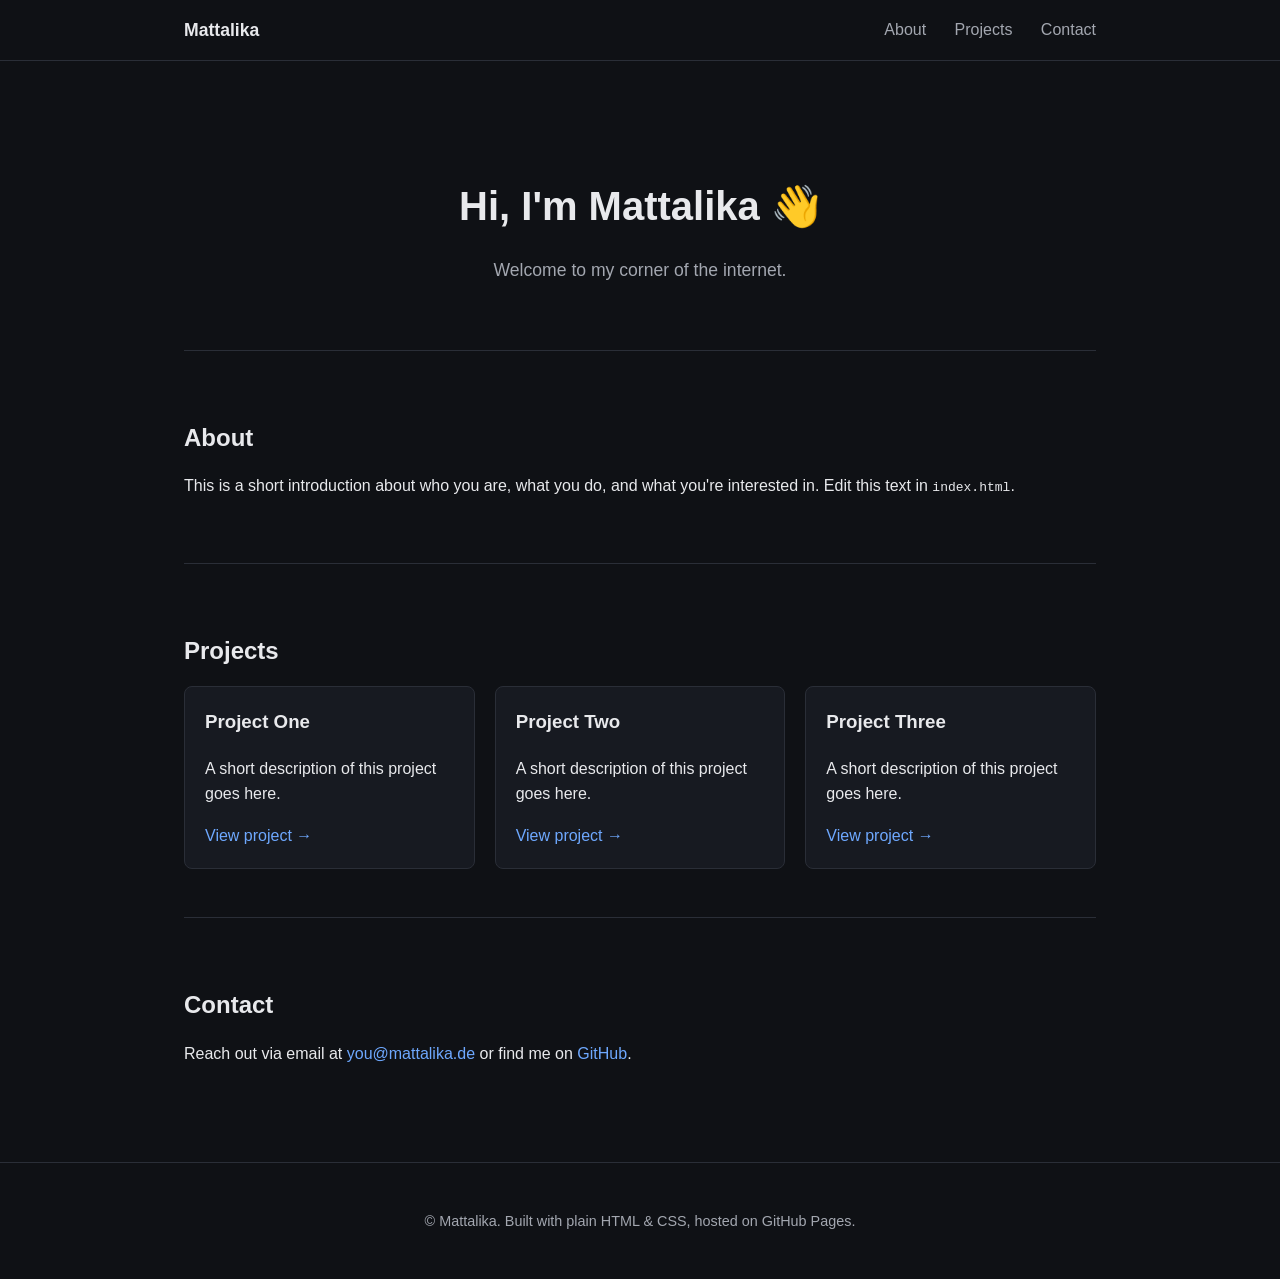
==== index.html @ f5115239 "Initial static site for mattalika.de Co-Authored-By: Claude Sonnet 5 <noreply@anthropic.com> Claude-" ====
<!DOCTYPE html>
<html lang="en">
<head>
  <meta charset="UTF-8">
  <meta name="viewport" content="width=device-width, initial-scale=1.0">
  <title>Mattalika</title>
  <meta name="description" content="Personal portfolio site.">
  <link rel="stylesheet" href="styles.css">
</head>
<body>
  <header class="site-header">
    <nav class="nav">
      <a href="#" class="logo">Mattalika</a>
      <div class="nav-links">
        <a href="#about">About</a>
        <a href="#projects">Projects</a>
        <a href="#contact">Contact</a>
      </div>
    </nav>
  </header>

  <main>
    <section class="hero">
      <h1>Hi, I'm Mattalika 👋</h1>
      <p>Welcome to my corner of the internet.</p>
    </section>

    <section id="about" class="section">
      <h2>About</h2>
      <p>
        This is a short introduction about who you are, what you do, and what
        you're interested in. Edit this text in <code>index.html</code>.
      </p>
    </section>

    <section id="projects" class="section">
      <h2>Projects</h2>
      <div class="cards">
        <article class="card">
          <h3>Project One</h3>
          <p>A short description of this project goes here.</p>
          <a href="#">View project &rarr;</a>
        </article>
        <article class="card">
          <h3>Project Two</h3>
          <p>A short description of this project goes here.</p>
          <a href="#">View project &rarr;</a>
        </article>
        <article class="card">
          <h3>Project Three</h3>
          <p>A short description of this project goes here.</p>
          <a href="#">View project &rarr;</a>
        </article>
      </div>
    </section>

    <section id="contact" class="section">
      <h2>Contact</h2>
      <p>
        Reach out via email at
        <a href="mailto:you@mattalika.de">you@mattalika.de</a>
        or find me on
        <a href="https://github.com/" target="_blank" rel="noopener">GitHub</a>.
      </p>
    </section>
  </main>

  <footer class="site-footer">
    <p>&copy; <span id="year"></span> Mattalika. Built with plain HTML &amp; CSS, hosted on GitHub Pages.</p>
  </footer>

  <script src="script.js"></script>
</body>
</html>
---- styles.css ----
:root {
  --bg: #0f1115;
  --bg-alt: #171a21;
  --text: #e8e9ec;
  --text-muted: #a3a7b0;
  --accent: #6ea8fe;
  --border: #2a2e37;
  --max-width: 960px;
}

* {
  box-sizing: border-box;
}

body {
  margin: 0;
  font-family: -apple-system, BlinkMacSystemFont, "Segoe UI", Roboto, Helvetica, Arial, sans-serif;
  background: var(--bg);
  color: var(--text);
  line-height: 1.6;
}

a {
  color: var(--accent);
  text-decoration: none;
}

a:hover {
  text-decoration: underline;
}

.site-header {
  border-bottom: 1px solid var(--border);
  position: sticky;
  top: 0;
  background: var(--bg);
  z-index: 10;
}

.nav {
  max-width: var(--max-width);
  margin: 0 auto;
  padding: 1rem 1.5rem;
  display: flex;
  justify-content: space-between;
  align-items: center;
}

.logo {
  font-weight: 700;
  font-size: 1.1rem;
  color: var(--text);
}

.nav-links a {
  margin-left: 1.5rem;
  color: var(--text-muted);
}

.nav-links a:hover {
  color: var(--text);
}

main {
  max-width: var(--max-width);
  margin: 0 auto;
  padding: 0 1.5rem;
}

.hero {
  padding: 5rem 0 3rem;
  text-align: center;
}

.hero h1 {
  font-size: 2.5rem;
  margin-bottom: 0.5rem;
}

.hero p {
  color: var(--text-muted);
  font-size: 1.1rem;
}

.section {
  padding: 3rem 0;
  border-top: 1px solid var(--border);
}

.section h2 {
  margin-bottom: 1rem;
}

.cards {
  display: grid;
  grid-template-columns: repeat(auto-fit, minmax(220px, 1fr));
  gap: 1.25rem;
}

.card {
  background: var(--bg-alt);
  border: 1px solid var(--border);
  border-radius: 8px;
  padding: 1.25rem;
}

.card h3 {
  margin-top: 0;
}

.site-footer {
  text-align: center;
  padding: 2rem 1.5rem;
  color: var(--text-muted);
  font-size: 0.9rem;
  border-top: 1px solid var(--border);
  margin-top: 2rem;
}

@media (max-width: 480px) {
  .nav-links a {
    margin-left: 1rem;
  }
  .hero h1 {
    font-size: 2rem;
  }
}
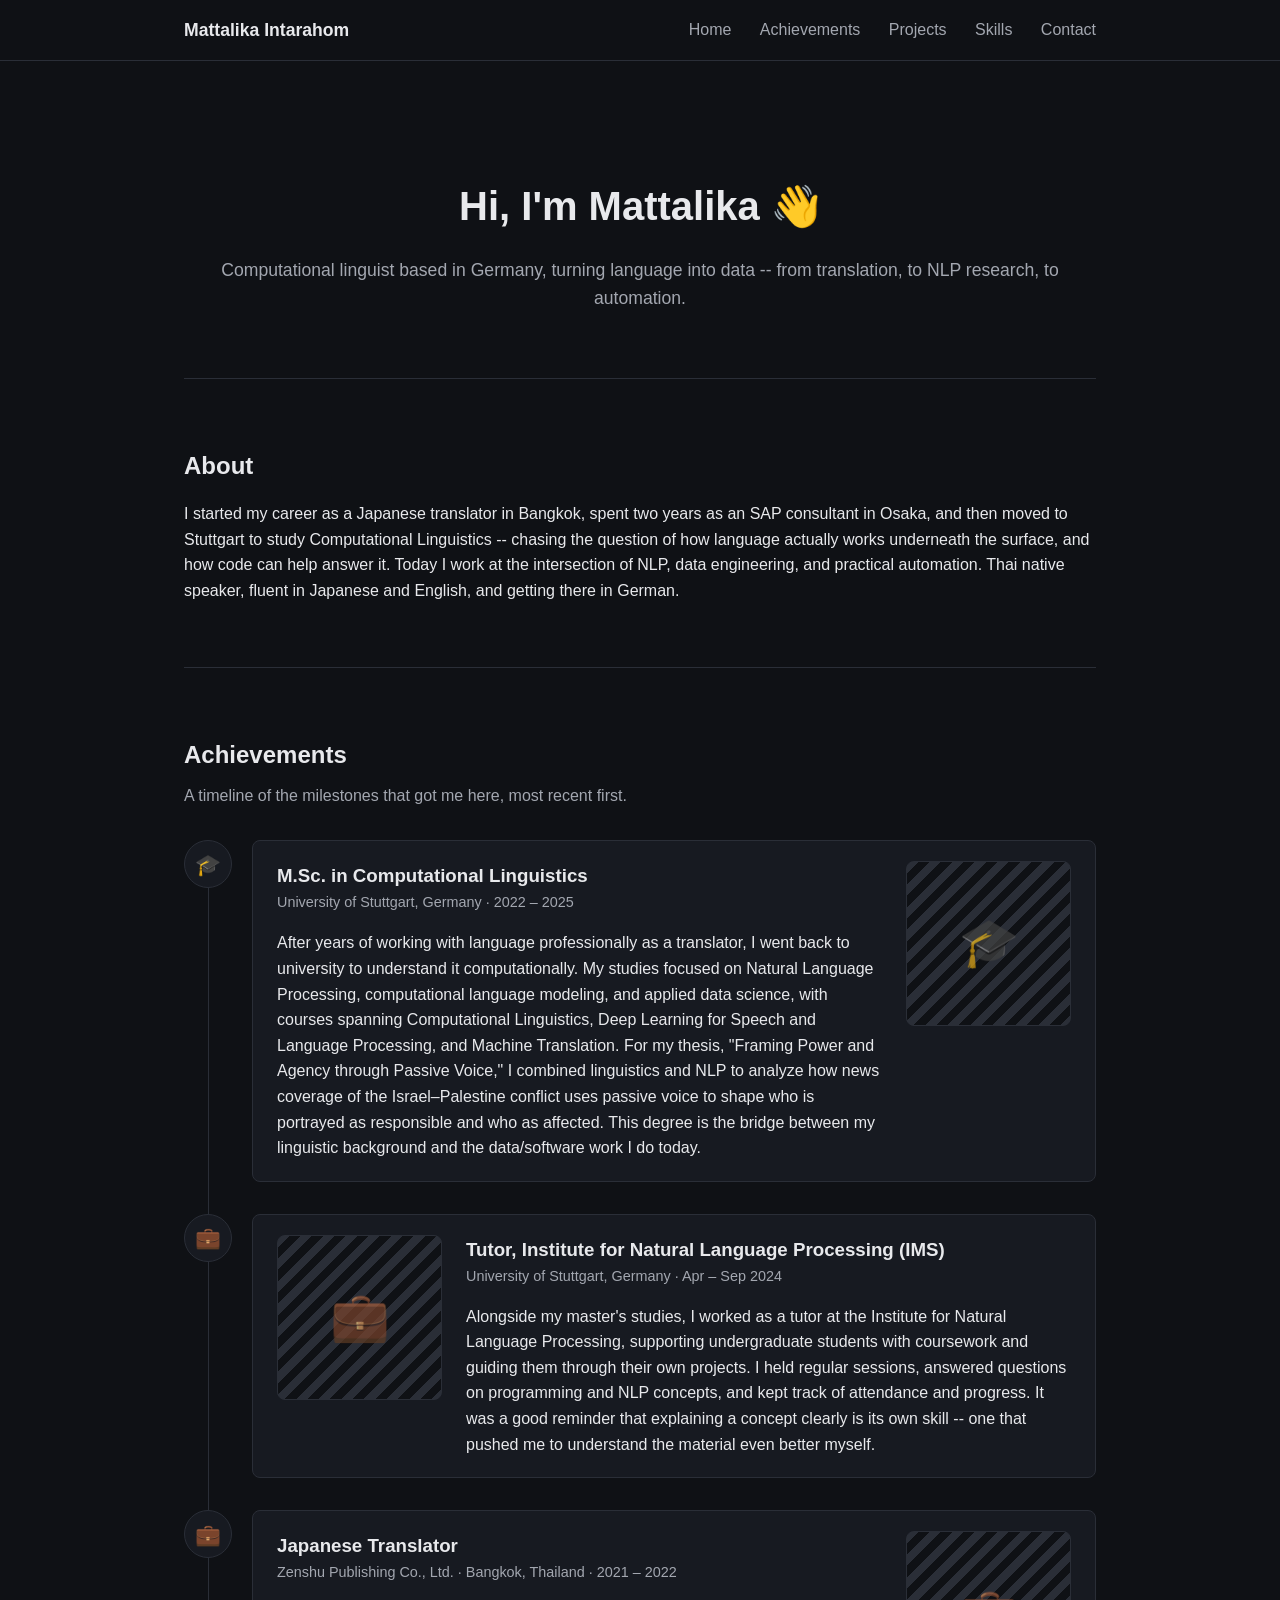
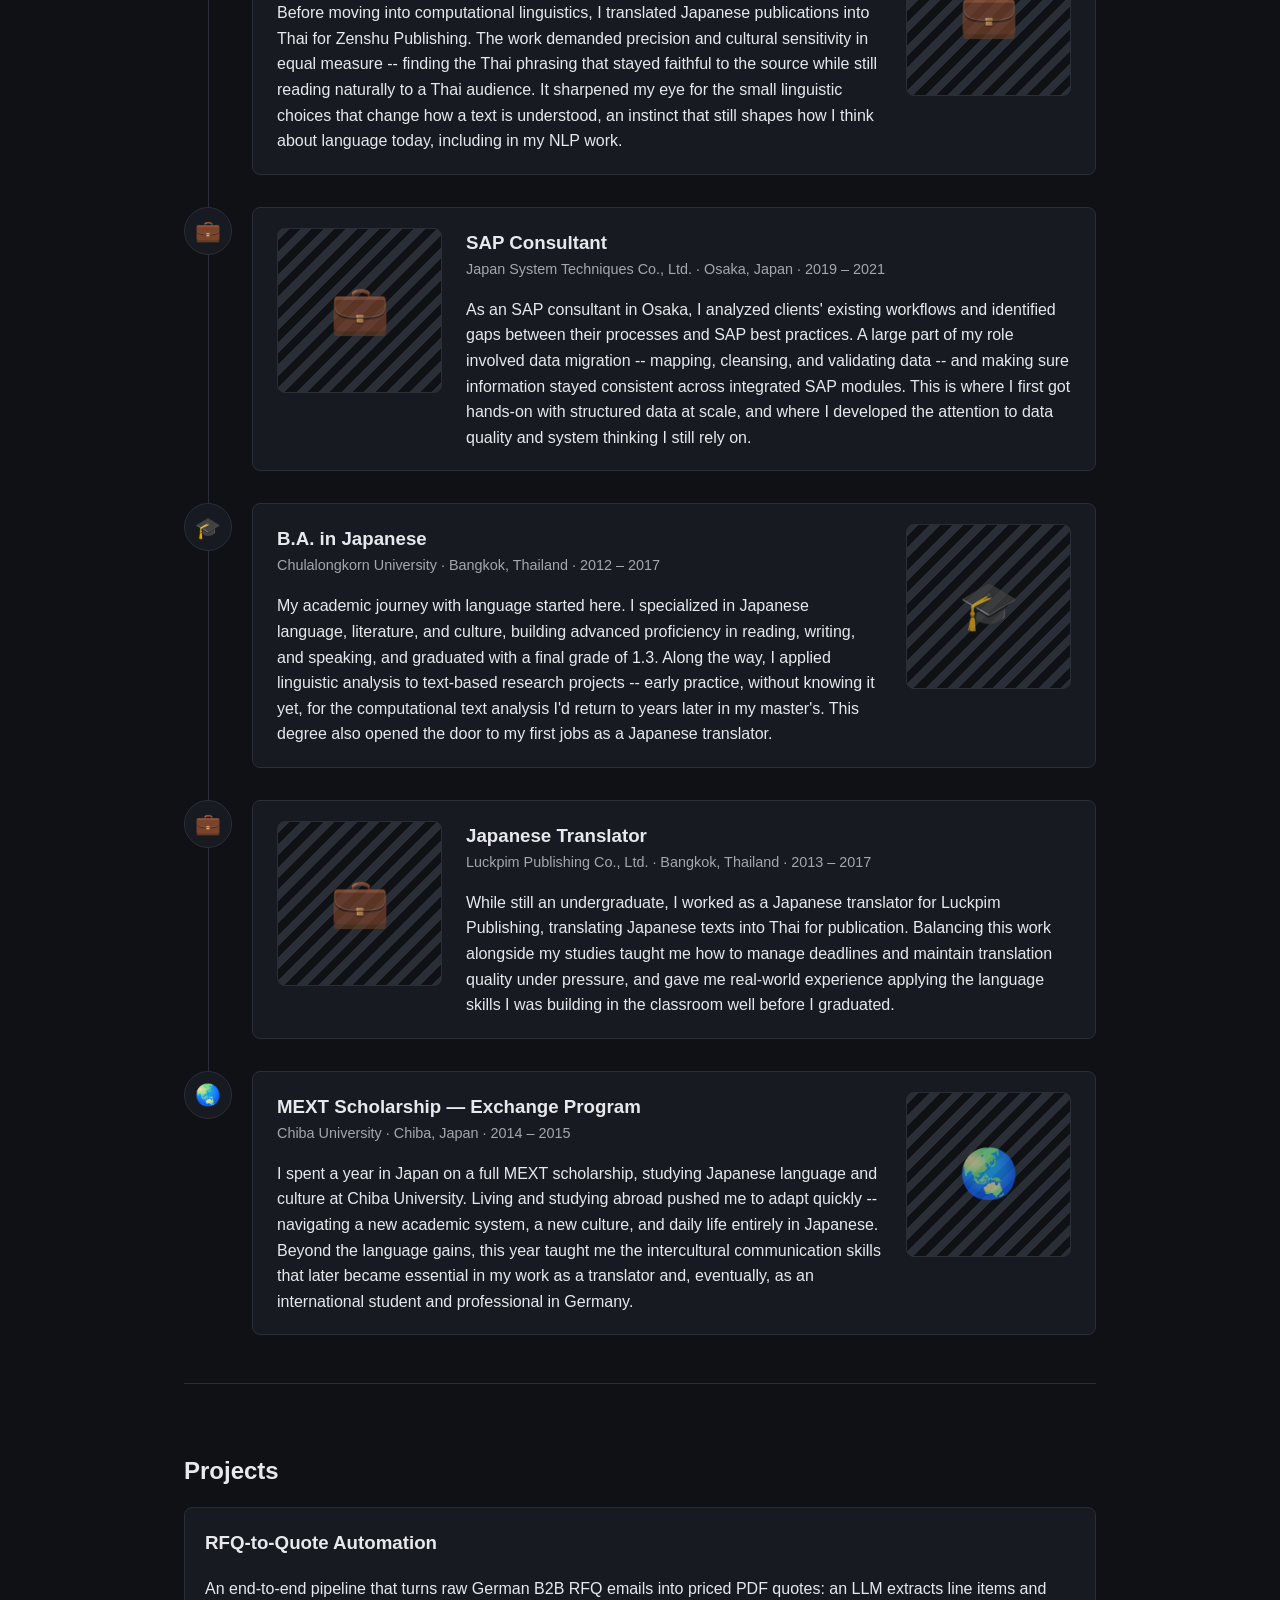
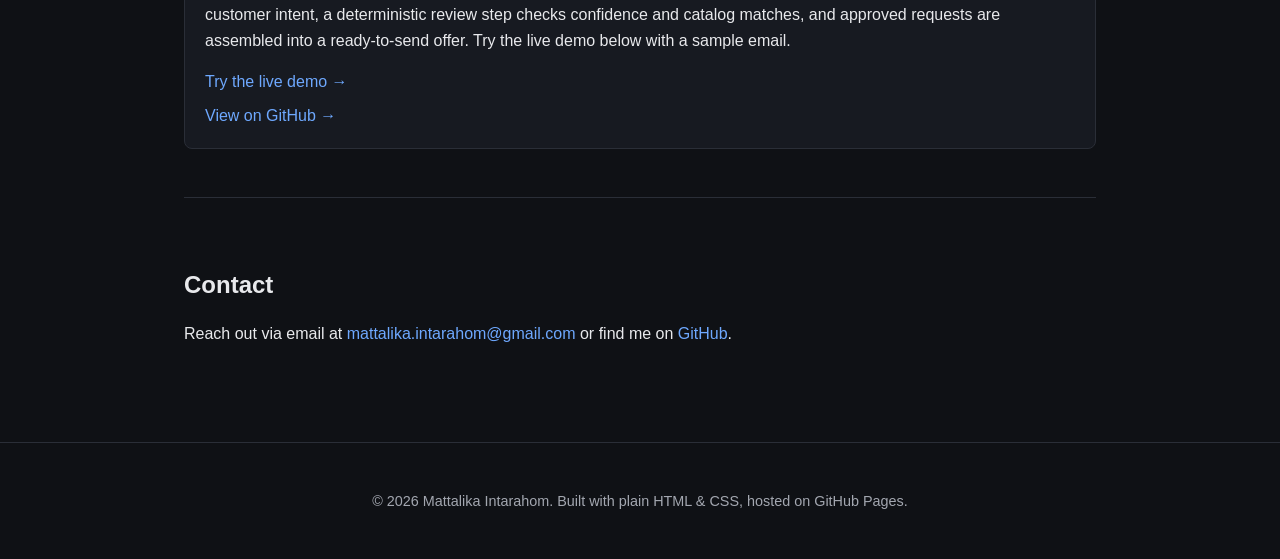
==== commit d817c257: "Rework home page with real background, add achievements timeline and skills page Replaces placeholde" ====
--- a/index.html
+++ b/index.html
@@ -3,18 +3,20 @@
 <head>
   <meta charset="UTF-8">
   <meta name="viewport" content="width=device-width, initial-scale=1.0">
-  <title>Mattalika</title>
-  <meta name="description" content="Personal portfolio site.">
+  <title>Mattalika Intarahom</title>
+  <meta name="description" content="Mattalika Intarahom -- Computational Linguist & NLP Engineer. Portfolio and career timeline.">
   <link rel="stylesheet" href="styles.css">
 </head>
 <body>
   <header class="site-header">
     <nav class="nav">
-      <a href="#" class="logo">Mattalika</a>
+      <a href="index.html" class="logo">Mattalika Intarahom</a>
       <div class="nav-links">
-        <a href="#about">About</a>
-        <a href="#projects">Projects</a>
-        <a href="#contact">Contact</a>
+        <a href="index.html">Home</a>
+        <a href="index.html#achievements">Achievements</a>
+        <a href="index.html#projects">Projects</a>
+        <a href="skills.html">Skills</a>
+        <a href="index.html#contact">Contact</a>
       </div>
     </nav>
   </header>
@@ -22,34 +24,41 @@
   <main>
     <section class="hero">
       <h1>Hi, I'm Mattalika 👋</h1>
-      <p>Welcome to my corner of the internet.</p>
+      <p>Computational linguist based in Germany, turning language into data -- from translation, to NLP research, to automation.</p>
     </section>
 
     <section id="about" class="section">
       <h2>About</h2>
       <p>
-        This is a short introduction about who you are, what you do, and what
-        you're interested in. Edit this text in <code>index.html</code>.
+        I started my career as a Japanese translator in Bangkok, spent two years as an SAP
+        consultant in Osaka, and then moved to Stuttgart to study Computational Linguistics --
+        chasing the question of how language actually works underneath the surface, and how
+        code can help answer it. Today I work at the intersection of NLP, data engineering, and
+        practical automation. Thai native speaker, fluent in Japanese and English, and getting
+        there in German.
       </p>
+    </section>
+
+    <section id="achievements" class="section">
+      <h2>Achievements</h2>
+      <p class="section-intro">A timeline of the milestones that got me here, most recent first.</p>
+
+      <div class="timeline" id="timeline"></div>
     </section>
 
     <section id="projects" class="section">
       <h2>Projects</h2>
       <div class="cards">
         <article class="card">
-          <h3>Project One</h3>
-          <p>A short description of this project goes here.</p>
-          <a href="#">View project &rarr;</a>
-        </article>
-        <article class="card">
-          <h3>Project Two</h3>
-          <p>A short description of this project goes here.</p>
-          <a href="#">View project &rarr;</a>
-        </article>
-        <article class="card">
-          <h3>Project Three</h3>
-          <p>A short description of this project goes here.</p>
-          <a href="#">View project &rarr;</a>
+          <h3>RFQ-to-Quote Automation</h3>
+          <p>
+            An end-to-end pipeline that turns raw German B2B RFQ emails into priced PDF
+            quotes: an LLM extracts line items and customer intent, a deterministic review
+            step checks confidence and catalog matches, and approved requests are assembled
+            into a ready-to-send offer. Try the live demo below with a sample email.
+          </p>
+          <a href="https://angebote.mattalika.de/" target="_blank" rel="noopener">Try the live demo &rarr;</a>
+          <a href="https://github.com/finnique/RQF-automasierung" target="_blank" rel="noopener">View on GitHub &rarr;</a>
         </article>
       </div>
     </section>
@@ -58,17 +67,18 @@
       <h2>Contact</h2>
       <p>
         Reach out via email at
-        <a href="mailto:you@mattalika.de">you@mattalika.de</a>
+        <a href="mailto:mattalika.intarahom@gmail.com">mattalika.intarahom@gmail.com</a>
         or find me on
-        <a href="https://github.com/" target="_blank" rel="noopener">GitHub</a>.
+        <a href="https://github.com/finnique/" target="_blank" rel="noopener">GitHub</a>.
       </p>
     </section>
   </main>
 
   <footer class="site-footer">
-    <p>&copy; <span id="year"></span> Mattalika. Built with plain HTML &amp; CSS, hosted on GitHub Pages.</p>
+    <p>&copy; <span id="year"></span> Mattalika Intarahom. Built with plain HTML &amp; CSS, hosted on GitHub Pages.</p>
   </footer>
 
+  <script src="achievements-data.js"></script>
   <script src="script.js"></script>
 </body>
 </html>
--- a/styles.css
+++ b/styles.css
@@ -61,6 +61,10 @@
   color: var(--text);
 }
 
+.nav-links a.active {
+  color: var(--accent);
+}
+
 main {
   max-width: var(--max-width);
   margin: 0 auto;
@@ -91,6 +95,22 @@
   margin-bottom: 1rem;
 }
 
+.section-intro {
+  color: var(--text-muted);
+  margin-top: -0.5rem;
+  margin-bottom: 2rem;
+}
+
+.meta {
+  color: var(--text-muted);
+  font-size: 0.9rem;
+  margin: -0.25rem 0 0.75rem;
+}
+
+.hero-compact {
+  padding: 3rem 0 2rem;
+}
+
 .cards {
   display: grid;
   grid-template-columns: repeat(auto-fit, minmax(220px, 1fr));
@@ -108,6 +128,187 @@
   margin-top: 0;
 }
 
+.card a {
+  display: block;
+  margin-top: 0.5rem;
+}
+
+/* Achievements timeline */
+.timeline {
+  position: relative;
+  display: flex;
+  flex-direction: column;
+  gap: 2rem;
+}
+
+.timeline-item {
+  display: flex;
+  gap: 1.25rem;
+  position: relative;
+}
+
+.timeline-marker {
+  flex: 0 0 auto;
+  width: 3rem;
+  height: 3rem;
+  border-radius: 50%;
+  background: var(--bg-alt);
+  border: 1px solid var(--border);
+  display: flex;
+  align-items: center;
+  justify-content: center;
+  font-size: 1.3rem;
+  position: relative;
+  z-index: 1;
+}
+
+.timeline-item:not(:last-child)::before {
+  content: "";
+  position: absolute;
+  left: 1.5rem;
+  top: 3rem;
+  bottom: -2rem;
+  width: 1px;
+  background: var(--border);
+}
+
+.timeline-content {
+  background: var(--bg-alt);
+  border: 1px solid var(--border);
+  border-radius: 8px;
+  padding: 1.25rem 1.5rem;
+  flex: 1 1 auto;
+  min-width: 0;
+  display: flex;
+  gap: 1.5rem;
+  align-items: flex-start;
+}
+
+/* Alternate the photo side per entry: 1st photo-right, 2nd photo-left, ... */
+.timeline-item:nth-child(odd) .timeline-content {
+  flex-direction: row-reverse;
+}
+
+.timeline-text {
+  flex: 1 1 auto;
+  min-width: 0;
+}
+
+.timeline-text h3 {
+  margin: 0 0 0.25rem;
+}
+
+.timeline-text p:last-child {
+  margin-bottom: 0;
+}
+
+.timeline-photo {
+  flex: 0 0 auto;
+  width: 165px;
+  aspect-ratio: 1 / 1;
+  border-radius: 8px;
+  background: repeating-linear-gradient(
+    135deg,
+    var(--border),
+    var(--border) 8px,
+    var(--bg) 8px,
+    var(--bg) 16px
+  );
+  border: 1px solid var(--border);
+  display: flex;
+  align-items: center;
+  justify-content: center;
+  font-size: 3rem;
+  overflow: hidden;
+  position: relative;
+}
+
+.timeline-photo span {
+  opacity: 0.7;
+}
+
+.timeline-photo img {
+  display: none;
+  width: 100%;
+  height: 100%;
+  object-fit: cover;
+  border-radius: inherit;
+}
+
+/* Skills page */
+.skill-group {
+  margin-bottom: 1.75rem;
+}
+
+.skill-group h3 {
+  margin-bottom: 0.75rem;
+  font-size: 1rem;
+  color: var(--text-muted);
+  text-transform: uppercase;
+  letter-spacing: 0.04em;
+}
+
+.tag-list {
+  list-style: none;
+  display: flex;
+  flex-wrap: wrap;
+  gap: 0.6rem;
+  margin: 0;
+  padding: 0;
+}
+
+.tag-list li {
+  background: var(--bg-alt);
+  border: 1px solid var(--border);
+  border-radius: 999px;
+  padding: 0.4rem 0.9rem;
+  font-size: 0.9rem;
+}
+
+.lang-table {
+  width: 100%;
+  max-width: 360px;
+  border-collapse: collapse;
+}
+
+.lang-table th,
+.lang-table td {
+  text-align: left;
+  padding: 0.6rem 0.75rem;
+  border-bottom: 1px solid var(--border);
+}
+
+.lang-table th {
+  color: var(--text-muted);
+  font-weight: 600;
+  font-size: 0.85rem;
+  text-transform: uppercase;
+  letter-spacing: 0.03em;
+}
+
+@media (max-width: 480px) {
+  .timeline-item {
+    gap: 0.85rem;
+  }
+  .timeline-marker {
+    width: 2.25rem;
+    height: 2.25rem;
+    font-size: 1rem;
+  }
+  .timeline-item:not(:last-child)::before {
+    left: 1.125rem;
+    top: 2.25rem;
+  }
+  .timeline-content {
+    padding: 1rem;
+    flex-direction: column !important;
+  }
+  .timeline-photo {
+    width: 100%;
+    max-width: 260px;
+  }
+}
+
 .site-footer {
   text-align: center;
   padding: 2rem 1.5rem;
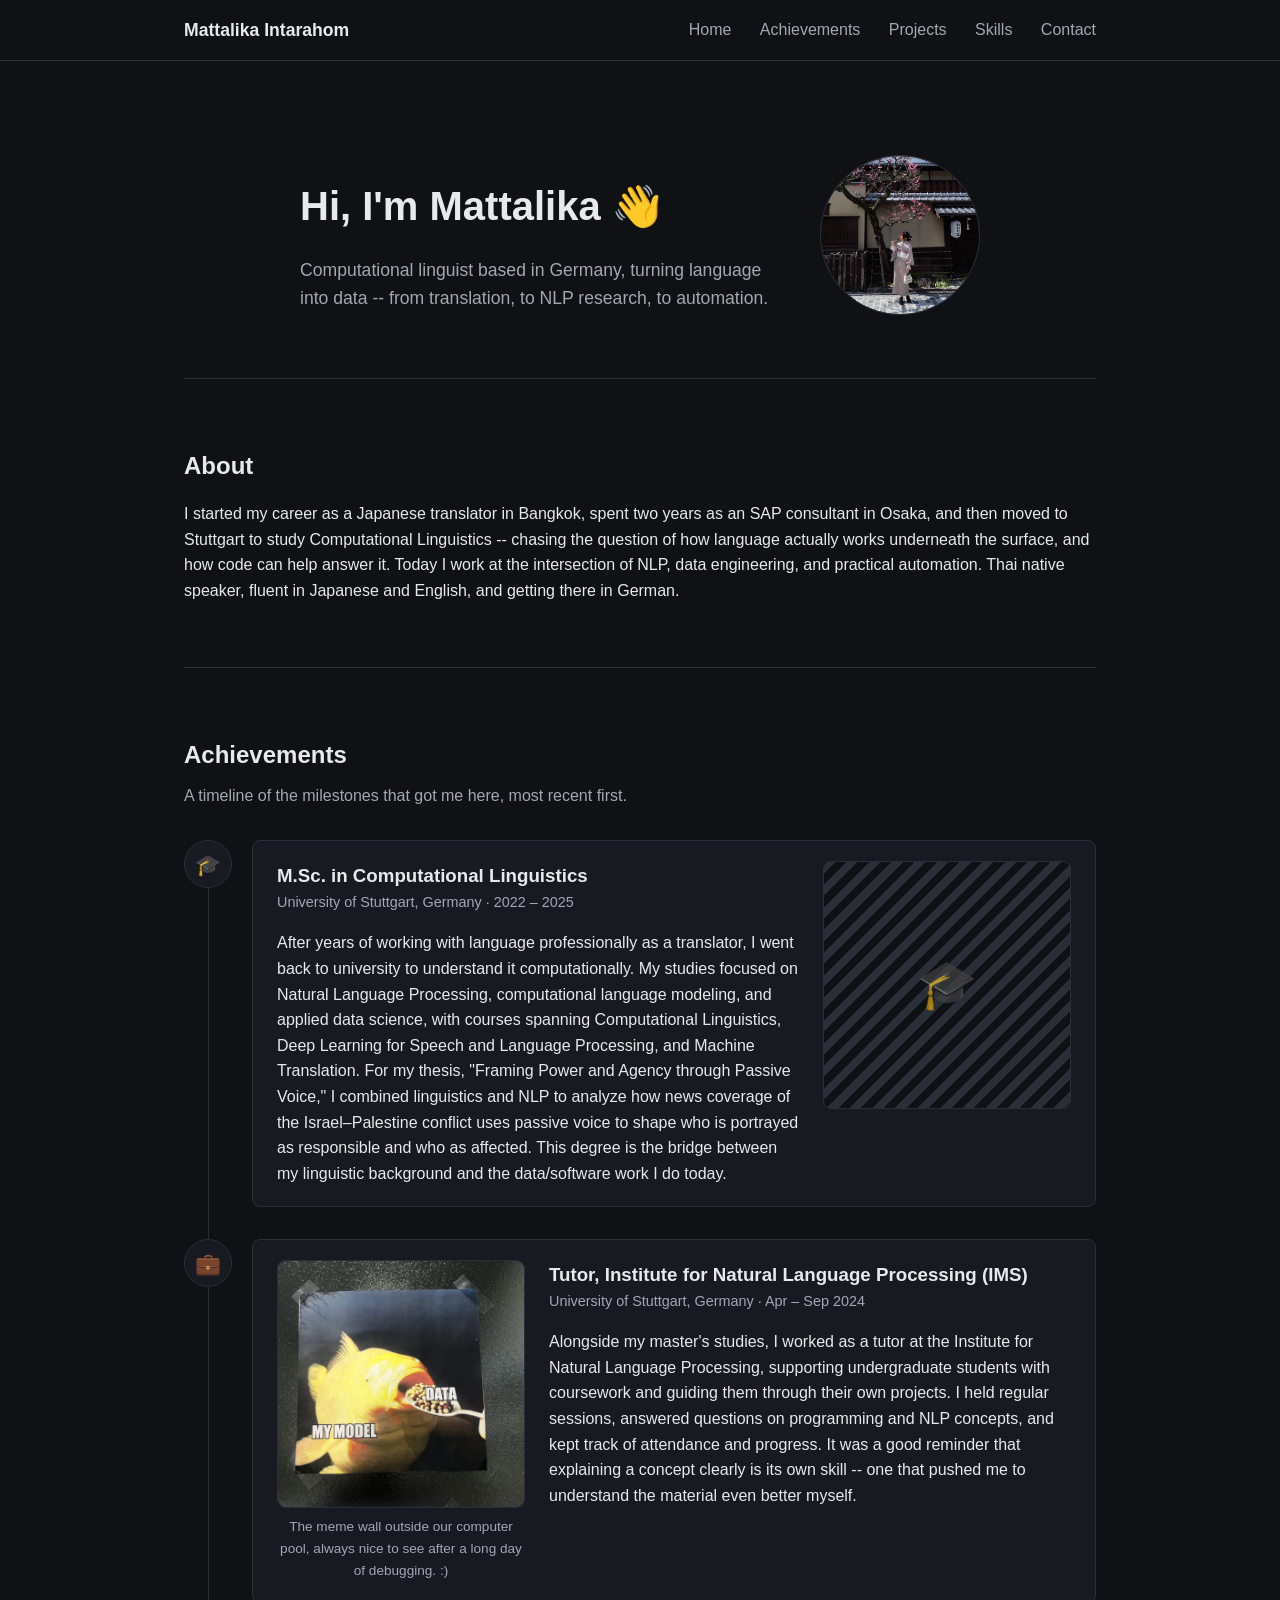
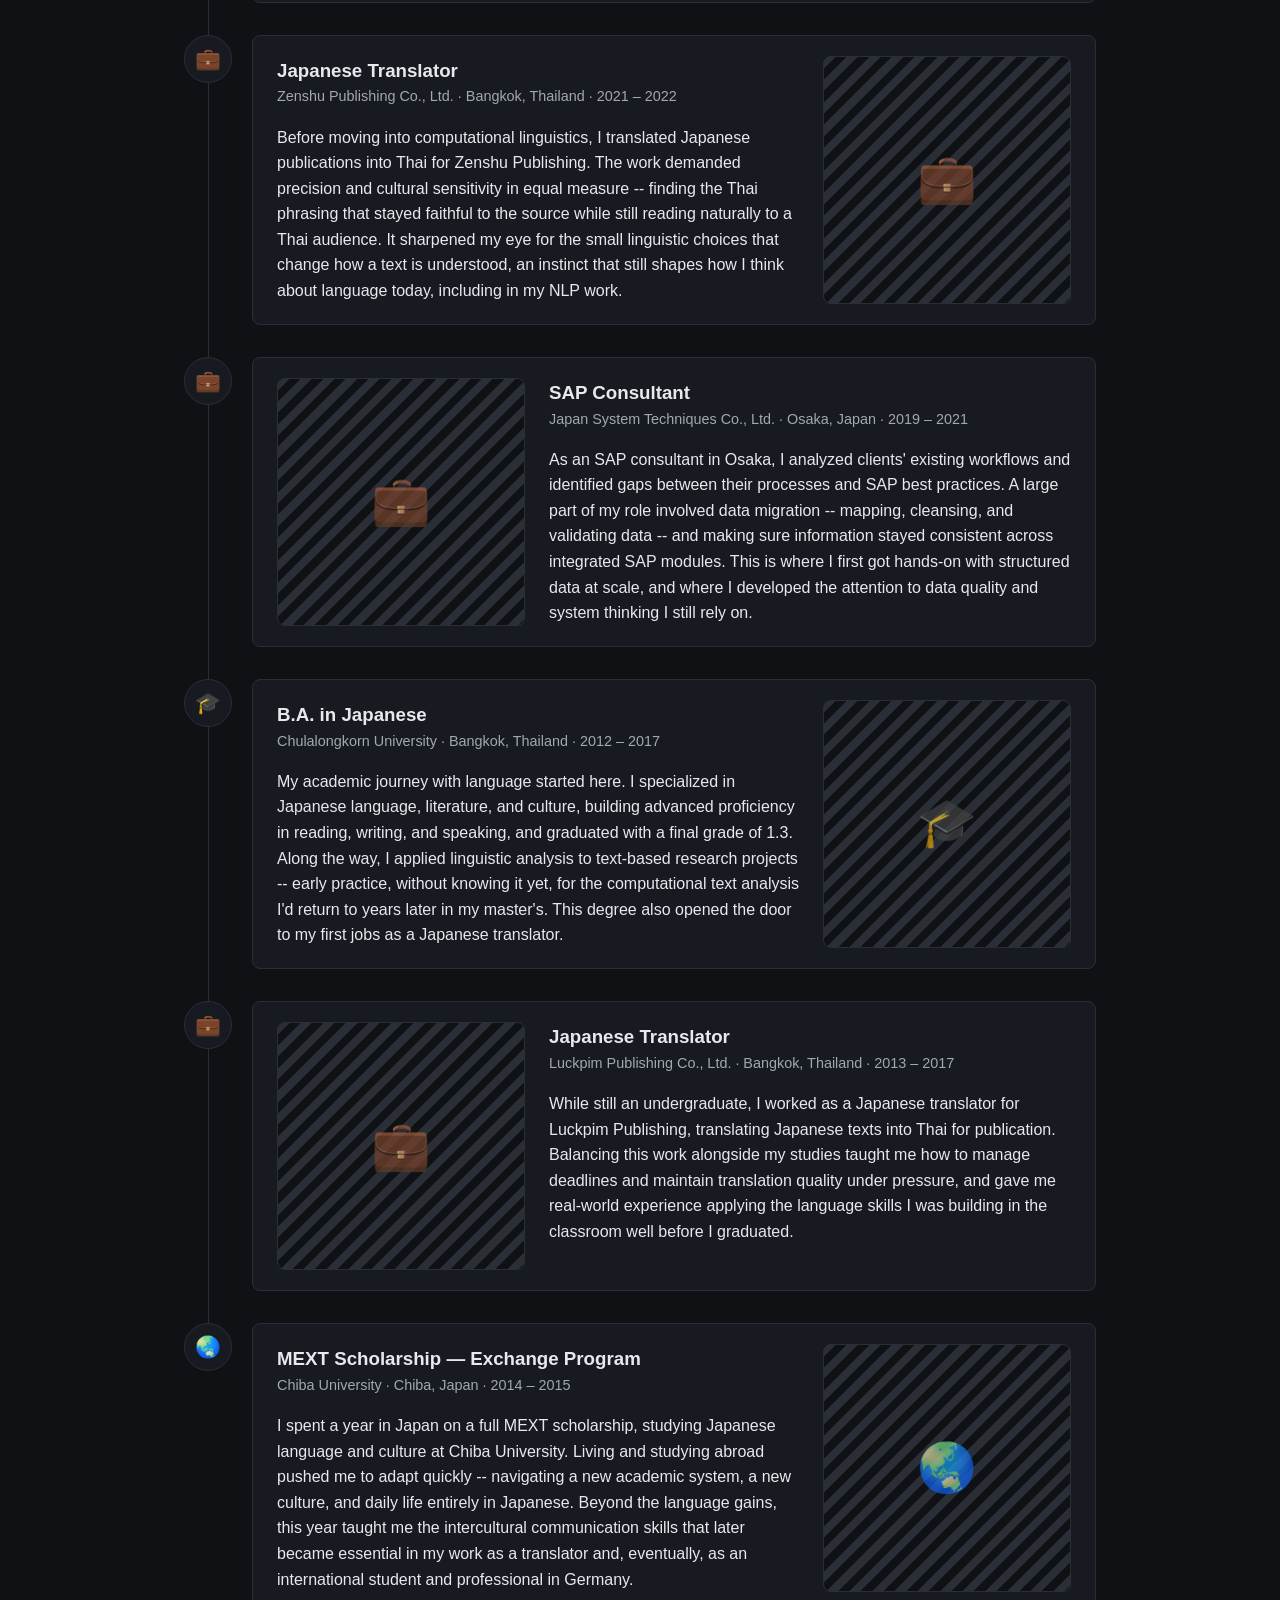
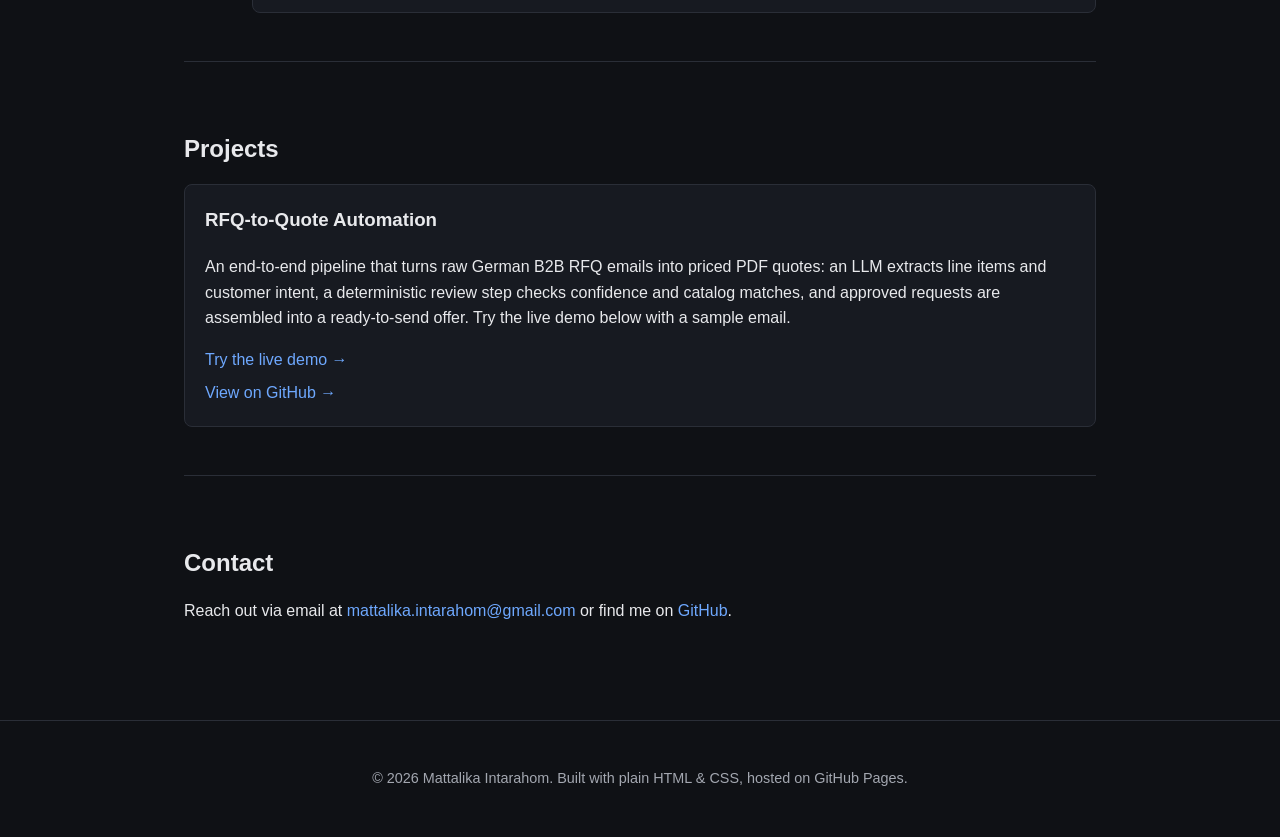
==== commit c6a67bb2: "Add hero profile photo and per-photo captions on the achievements timeline Hero section now shows a " ====
--- a/index.html
+++ b/index.html
@@ -22,9 +22,17 @@
   </header>
 
   <main>
-    <section class="hero">
-      <h1>Hi, I'm Mattalika 👋</h1>
-      <p>Computational linguist based in Germany, turning language into data -- from translation, to NLP research, to automation.</p>
+    <section class="hero hero-with-photo">
+      <div class="hero-text">
+        <h1>Hi, I'm Mattalika 👋</h1>
+        <p>Computational linguist based in Germany, turning language into data -- from translation, to NLP research, to automation.</p>
+      </div>
+      <div class="hero-photo">
+        <img src="photos/profile.jpg" alt="Mattalika Intarahom"
+             onload="this.style.display='block'; this.nextElementSibling.style.display='none';"
+             onerror="this.remove();">
+        <span aria-hidden="true">🙂</span>
+      </div>
     </section>
 
     <section id="about" class="section">
--- a/styles.css
+++ b/styles.css
@@ -111,6 +111,51 @@
   padding: 3rem 0 2rem;
 }
 
+.hero-with-photo {
+  display: flex;
+  align-items: center;
+  justify-content: center;
+  gap: 2.5rem;
+  text-align: left;
+}
+
+.hero-with-photo .hero-text {
+  max-width: 480px;
+}
+
+.hero-photo {
+  flex: 0 0 auto;
+  width: 160px;
+  height: 160px;
+  border-radius: 50%;
+  background: repeating-linear-gradient(
+    135deg,
+    var(--border),
+    var(--border) 8px,
+    var(--bg) 8px,
+    var(--bg) 16px
+  );
+  border: 1px solid var(--border);
+  display: flex;
+  align-items: center;
+  justify-content: center;
+  font-size: 3rem;
+  overflow: hidden;
+  position: relative;
+}
+
+.hero-photo span {
+  opacity: 0.7;
+}
+
+.hero-photo img {
+  display: none;
+  width: 100%;
+  height: 100%;
+  object-fit: cover;
+  border-radius: inherit;
+}
+
 .cards {
   display: grid;
   grid-template-columns: repeat(auto-fit, minmax(220px, 1fr));
@@ -202,9 +247,16 @@
   margin-bottom: 0;
 }
 
+.timeline-photo-wrap {
+  flex: 0 0 auto;
+  width: 248px;
+  display: flex;
+  flex-direction: column;
+  gap: 0.5rem;
+}
+
 .timeline-photo {
-  flex: 0 0 auto;
-  width: 165px;
+  width: 100%;
   aspect-ratio: 1 / 1;
   border-radius: 8px;
   background: repeating-linear-gradient(
@@ -223,6 +275,13 @@
   position: relative;
 }
 
+.timeline-photo-caption {
+  margin: 0;
+  font-size: 0.85rem;
+  color: var(--text-muted);
+  text-align: center;
+}
+
 .timeline-photo span {
   opacity: 0.7;
 }
@@ -303,9 +362,9 @@
     padding: 1rem;
     flex-direction: column !important;
   }
-  .timeline-photo {
+  .timeline-photo-wrap {
     width: 100%;
-    max-width: 260px;
+    max-width: 280px;
   }
 }
 
@@ -325,4 +384,8 @@
   .hero h1 {
     font-size: 2rem;
   }
-}
+  .hero-with-photo {
+    flex-direction: column;
+    text-align: center;
+  }
+}
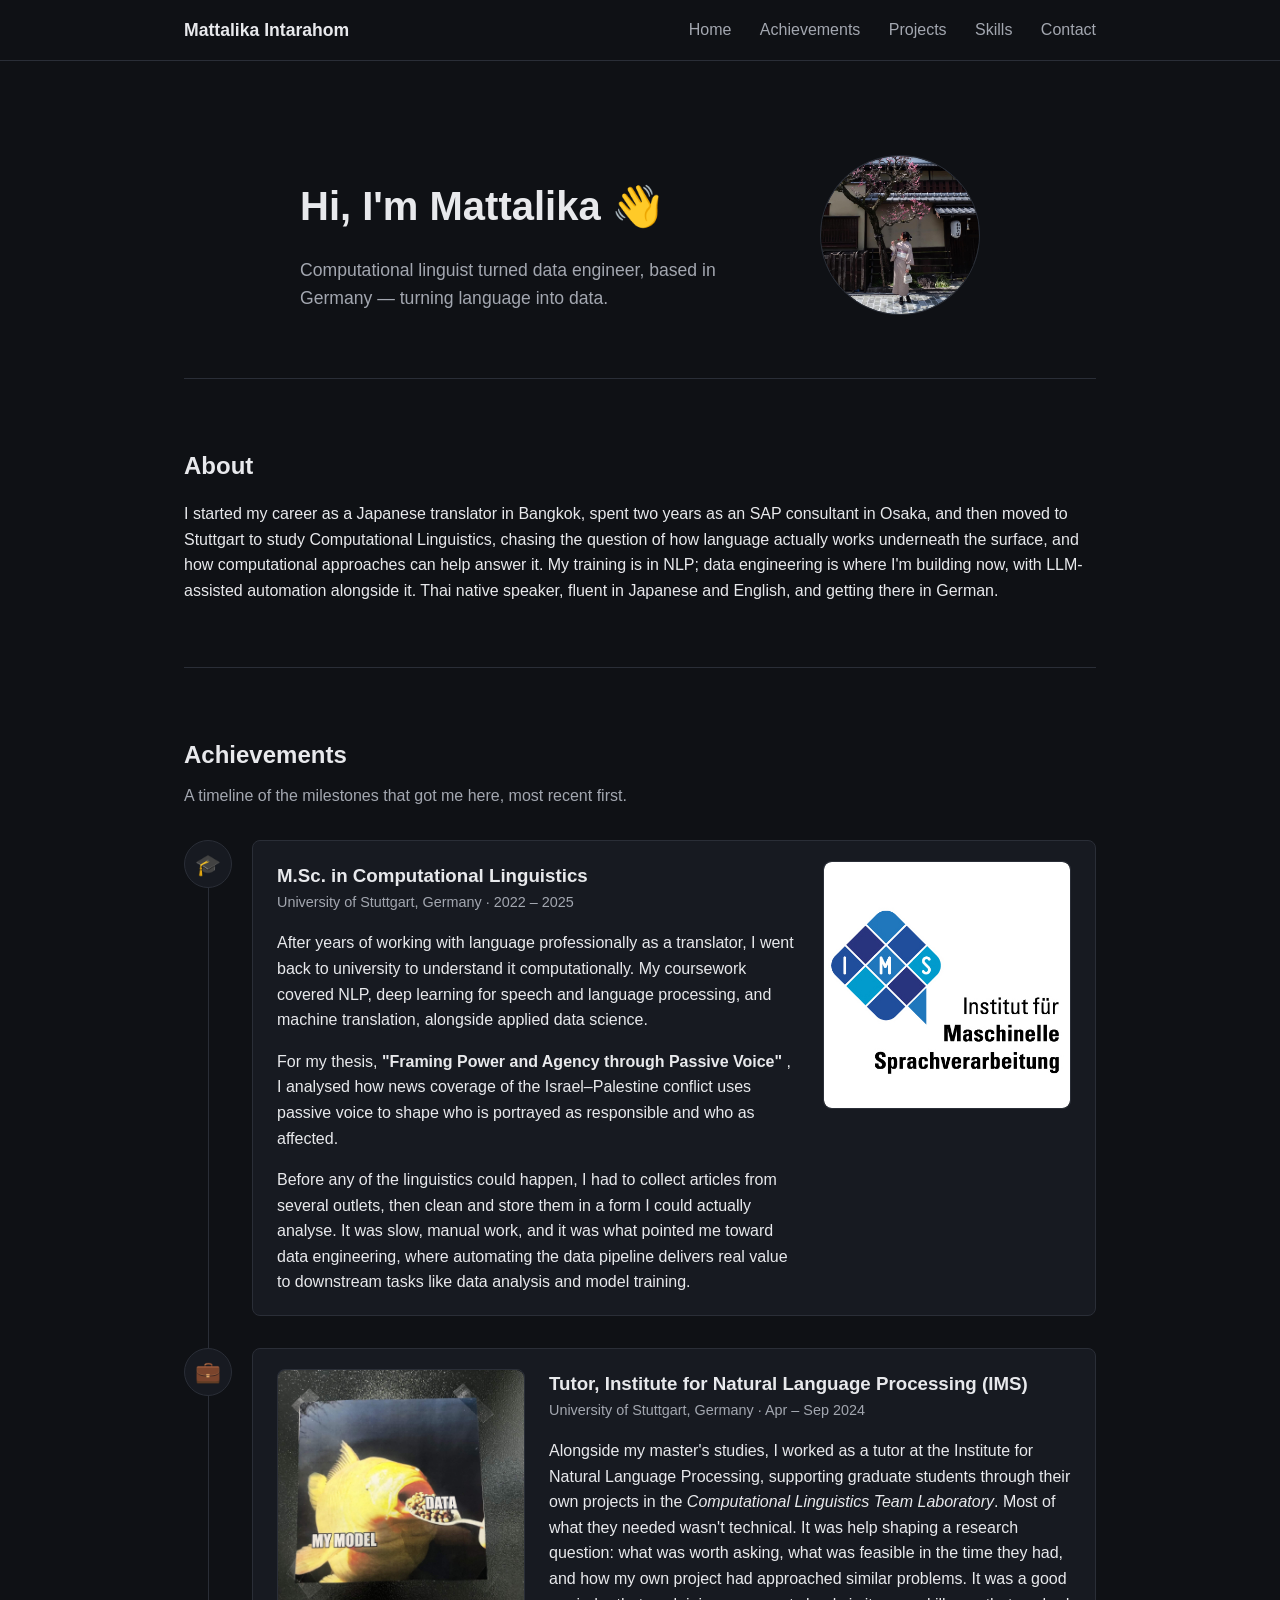
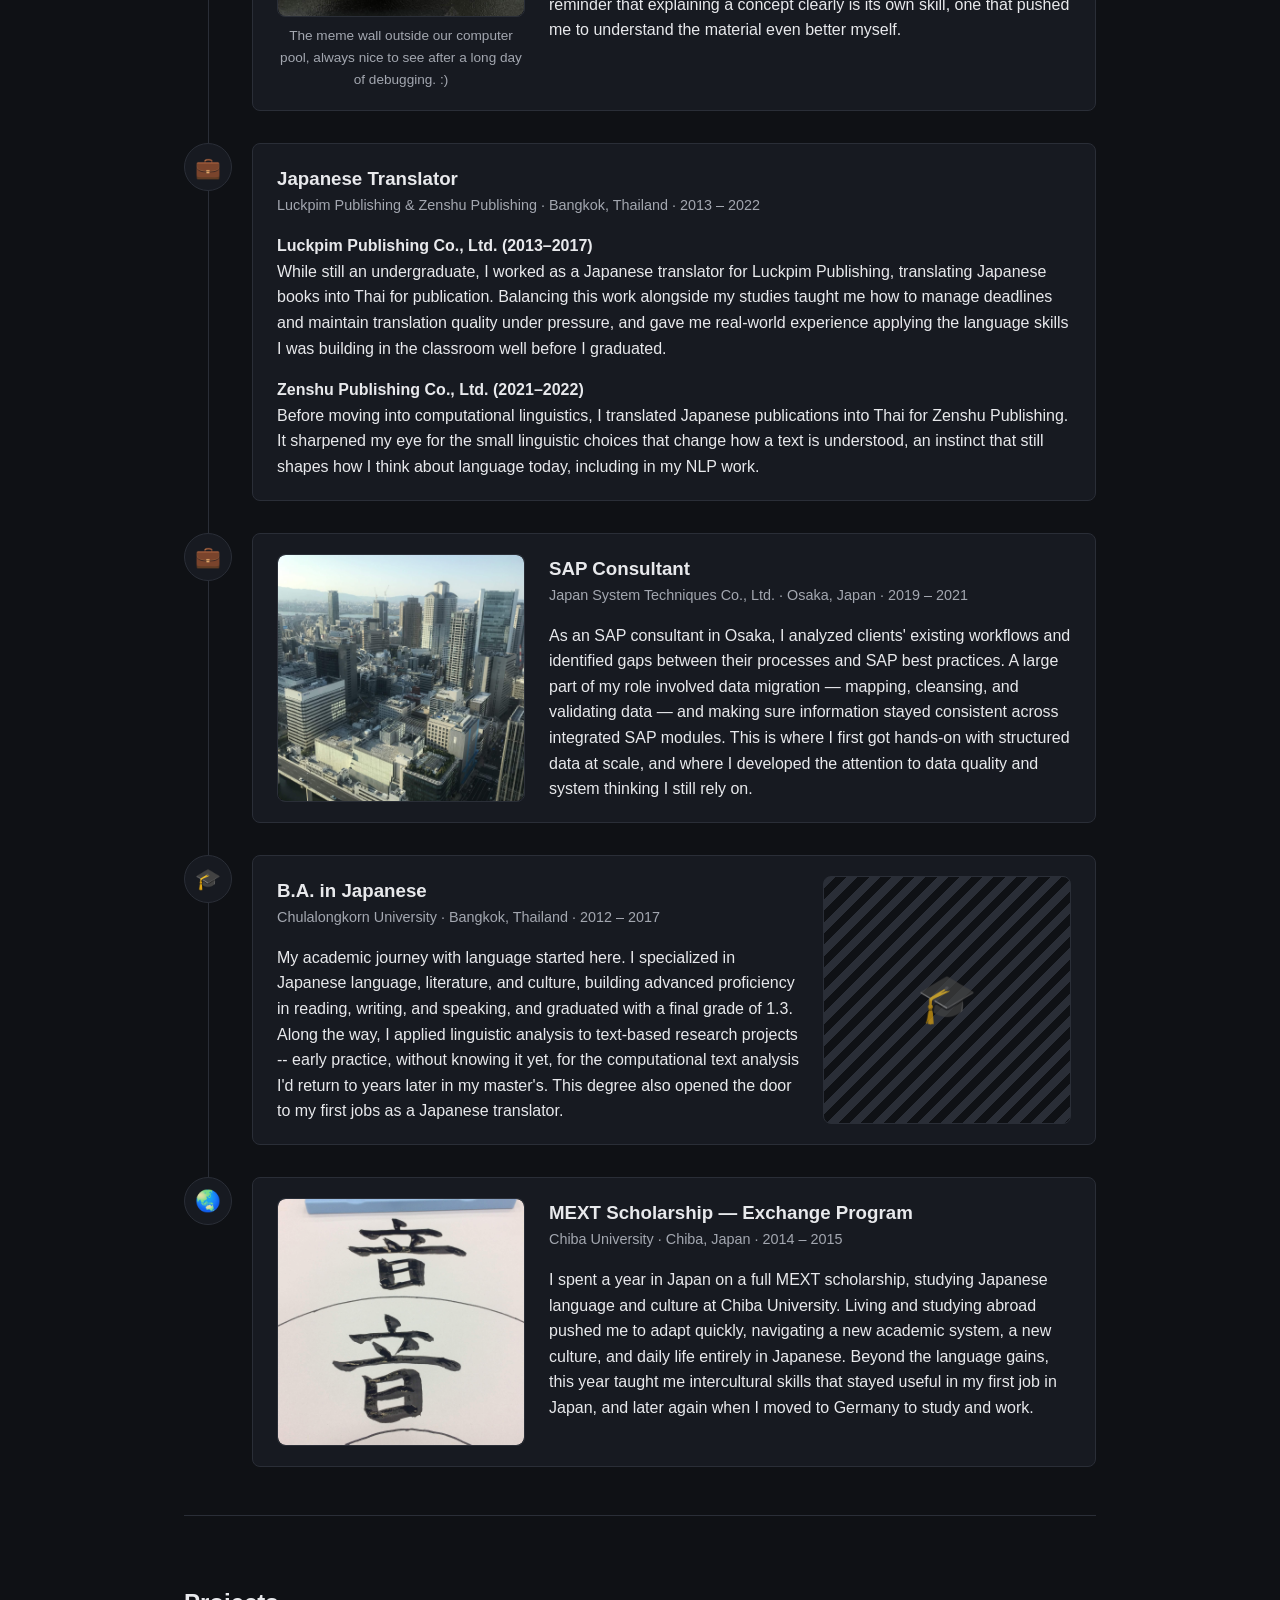
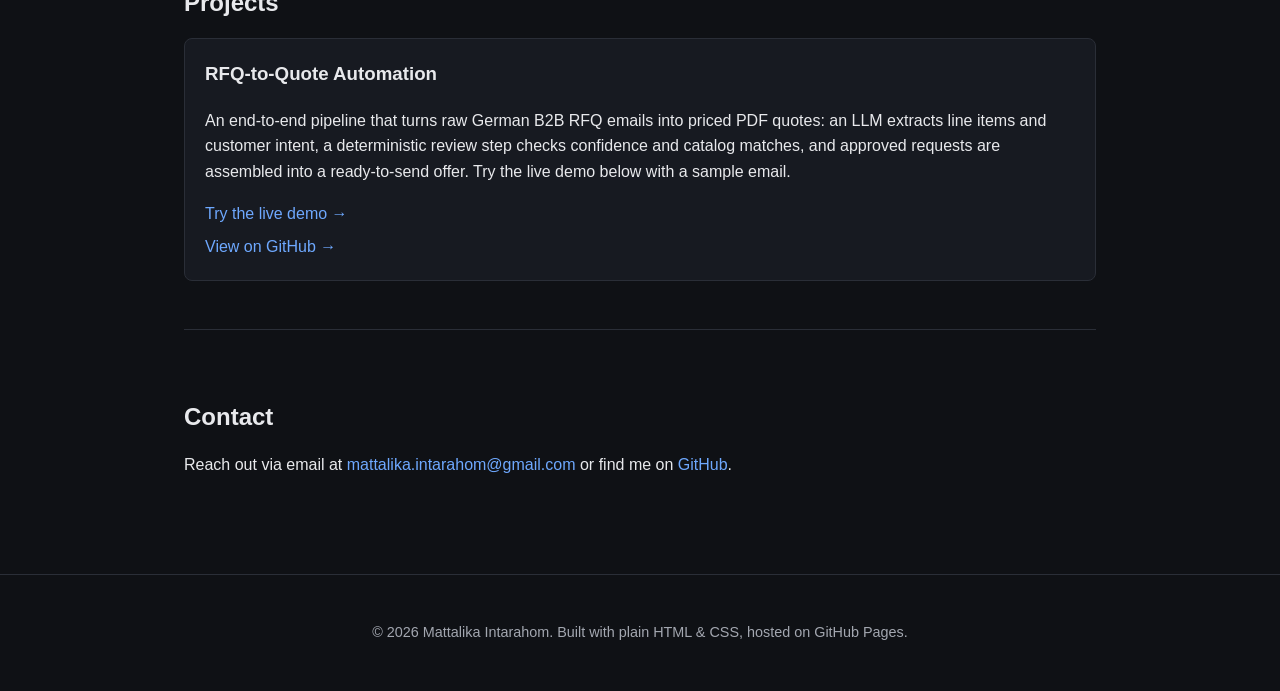
==== commit ec12f326: "Merge Japanese translator roles, add photo toggle, update bio - Merge the Luckpim and Zenshu transla" ====
--- a/index.html
+++ b/index.html
@@ -25,7 +25,7 @@
     <section class="hero hero-with-photo">
       <div class="hero-text">
         <h1>Hi, I'm Mattalika 👋</h1>
-        <p>Computational linguist based in Germany, turning language into data -- from translation, to NLP research, to automation.</p>
+        <p>Computational linguist turned data engineer, based in Germany — turning language into data.</p>
       </div>
       <div class="hero-photo">
         <img src="photos/profile.jpg" alt="Mattalika Intarahom"
@@ -39,10 +39,11 @@
       <h2>About</h2>
       <p>
         I started my career as a Japanese translator in Bangkok, spent two years as an SAP
-        consultant in Osaka, and then moved to Stuttgart to study Computational Linguistics --
+        consultant in Osaka, and then moved to Stuttgart to study Computational Linguistics, 
         chasing the question of how language actually works underneath the surface, and how
-        code can help answer it. Today I work at the intersection of NLP, data engineering, and
-        practical automation. Thai native speaker, fluent in Japanese and English, and getting
+        computational approaches can help answer it. My training is in NLP; data engineering 
+        is where I'm building now, with LLM-assisted automation alongside it. 
+        Thai native speaker, fluent in Japanese and English, and getting
         there in German.
       </p>
     </section>
